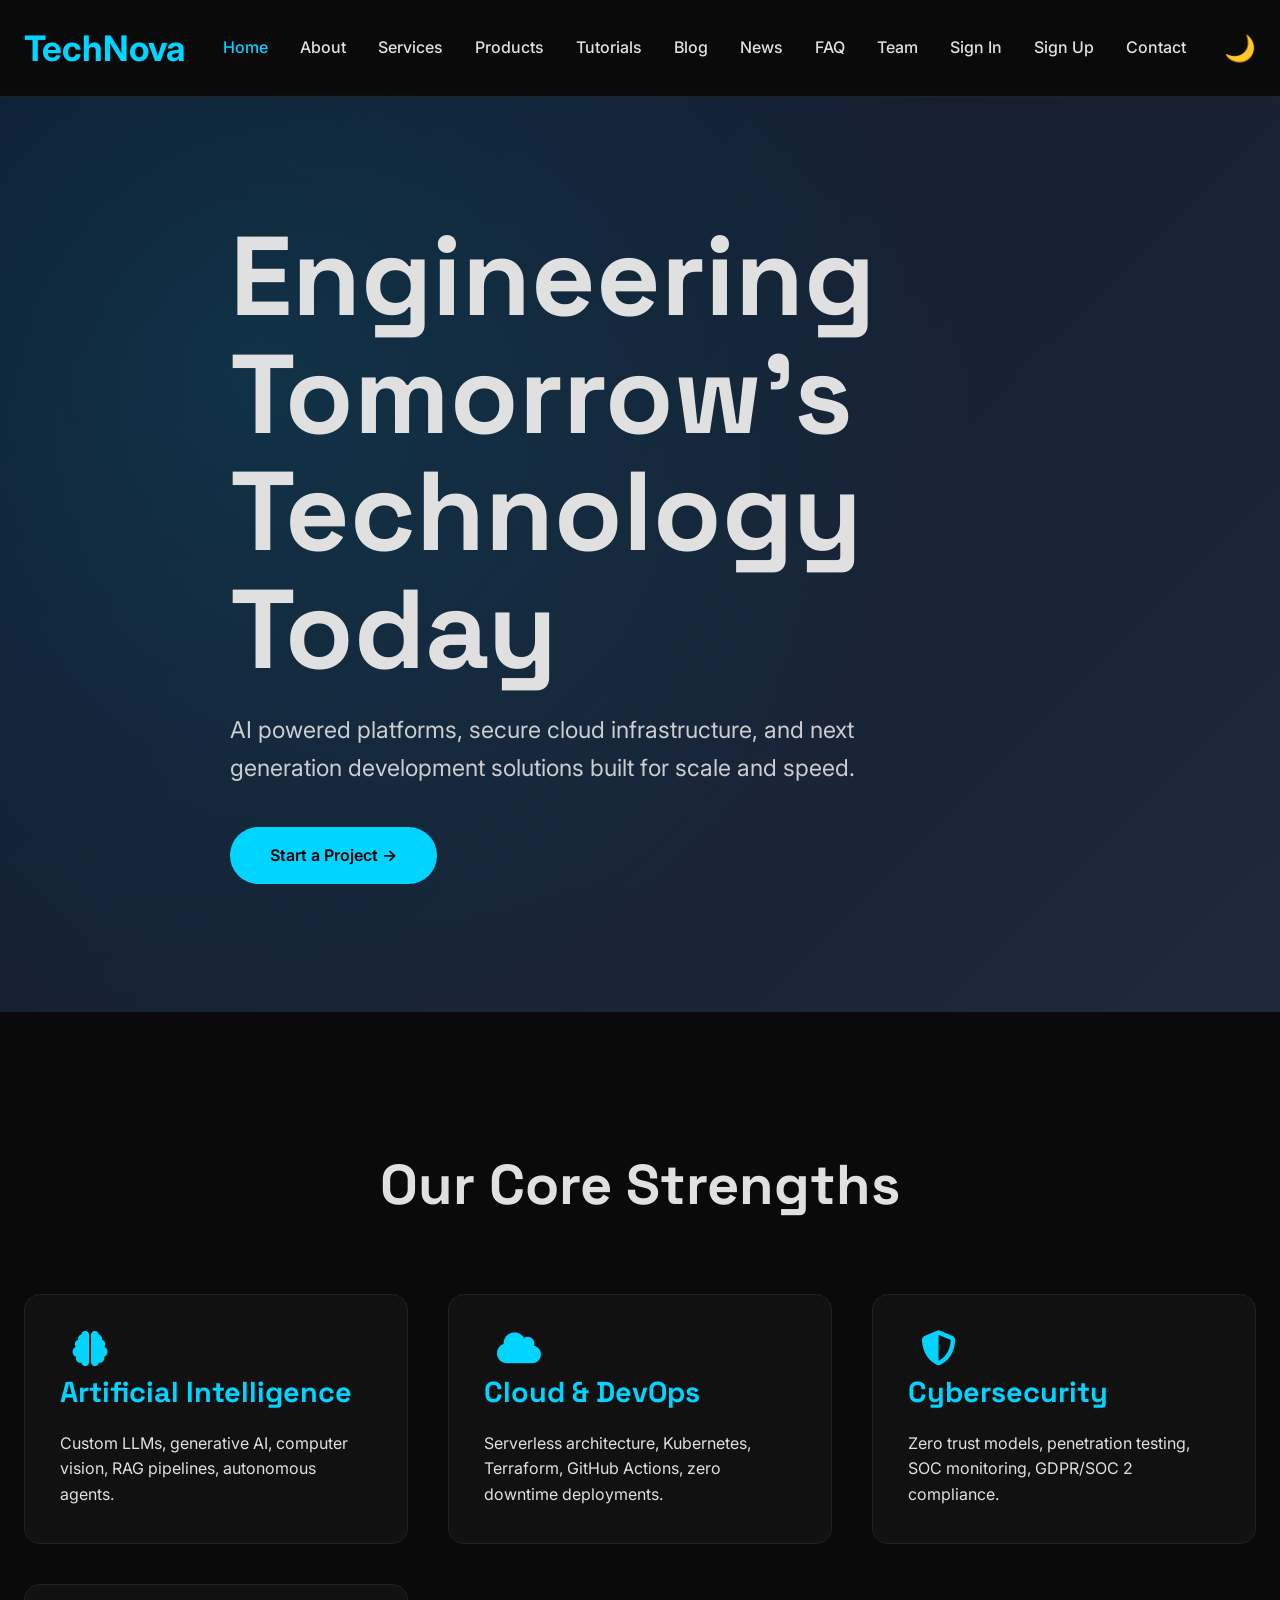
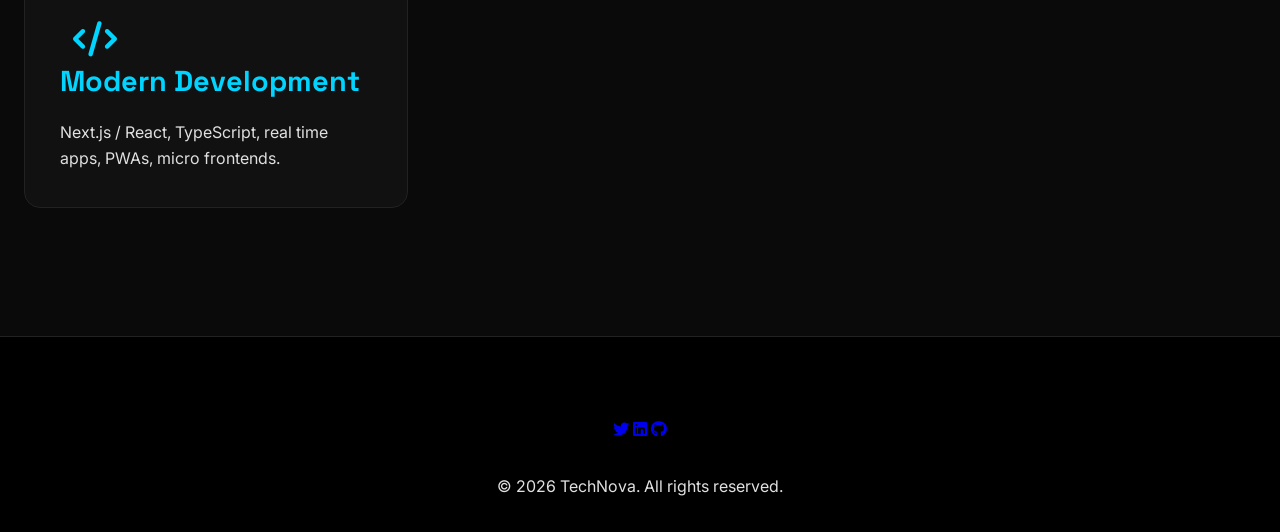
==== index.html @ eadb34e0 "Add files via upload" ====
<!DOCTYPE html>
<html lang="en">
<head>
  <meta charset="UTF-8" />
  <meta name="viewport" content="width=device-width, initial-scale=1.0"/>
  <title>TechNova – Intelligent Technology Solutions</title>
  <meta name="description" content="AI, Cloud, Cybersecurity and Modern Software Development"/>
  <link rel="preconnect" href="https://fonts.googleapis.com">
  <link rel="preconnect" href="https://fonts.gstatic.com" crossorigin>
  <link href="https://fonts.googleapis.com/css2?family=Inter:wght@300;400;500;600;700&family=Space+Grotesk:wght@500;600;700&display=swap" rel="stylesheet">
  <link rel="stylesheet" href="https://cdnjs.cloudflare.com/ajax/libs/font-awesome/6.5.0/css/all.min.css">
  <link href="https://unpkg.com/aos@2.3.1/dist/aos.css" rel="stylesheet">
  <link rel="stylesheet" href="style.css">
</head>
<body>

  <header>
  <div class="container">
    <nav style="display: flex; justify-content: space-between; align-items: center; padding: 1.25rem 0;">
      
      <!-- Left corner: TechNova logo -->
      <a href="index.html" class="logo" style="font-size: 2.2rem; font-weight: 700; color: var(--accent); text-decoration: none;">
        TechNova
      </a>

      <!-- Center: Navigation links (spaced evenly) -->
      <div class="nav-links" style="display: flex; align-items: center; gap: 2rem; flex-wrap: wrap; justify-content: center;">
        <a href="index.html">Home</a>
        <a href="about.html">About</a>
        <a href="services.html">Services</a>
        <a href="products.html">Products</a>
        <a href="tutorials.html">Tutorials</a>
        <a href="blog.html">Blog</a>
        <a href="news.html">News</a>
        <a href="faq.html">FAQ</a>
        <a href="team.html">Team</a>
        <a href="signin.html">Sign In</a>
        <a href="signup.html">Sign Up</a>
        <a href="contact.html">Contact</a>
      </div>

      <!-- Right corner: Theme toggle (moon icon) -->
      <button class="theme-toggle" style="background: none; border: none; font-size: 1.6rem; cursor: pointer; color: var(--text);">
        🌙
      </button>

      <!-- Hamburger menu (only visible on mobile) -->
      <div class="hamburger">
        <span></span>
        <span></span>
        <span></span>
      </div>
    </nav>
  </div>
</header>

  <main>
    <section class="hero" data-aos="fade-up">
      <div class="container">
        <div class="hero-content">
          <h1 class="hero-title">Engineering Tomorrow's Technology Today</h1>
          <p class="hero-subtitle">AI powered platforms, secure cloud infrastructure, and next generation development solutions built for scale and speed.</p>
          <a href="contact.html" class="btn">Start a Project →</a>
        </div>
      </div>
    </section>

    <section id="features">
      <div class="container">
        <h2 data-aos="fade-up">Our Core Strengths</h2>
        <div class="grid">
          <div class="card" data-aos="fade-up" data-aos-delay="100">
            <i class="fas fa-brain fa-icon"></i>
            <h3>Artificial Intelligence</h3>
            <p>Custom LLMs, generative AI, computer vision, RAG pipelines, autonomous agents.</p>
          </div>
          <div class="card" data-aos="fade-up" data-aos-delay="200">
            <i class="fas fa-cloud fa-icon"></i>
            <h3>Cloud & DevOps</h3>
            <p>Serverless architecture, Kubernetes, Terraform, GitHub Actions, zero downtime deployments.</p>
          </div>
          <div class="card" data-aos="fade-up" data-aos-delay="300">
            <i class="fas fa-shield-alt fa-icon"></i>
            <h3>Cybersecurity</h3>
            <p>Zero trust models, penetration testing, SOC monitoring, GDPR/SOC 2 compliance.</p>
          </div>
          <div class="card" data-aos="fade-up" data-aos-delay="400">
            <i class="fas fa-code fa-icon"></i>
            <h3>Modern Development</h3>
            <p>Next.js / React, TypeScript, real time apps, PWAs, micro frontends.</p>
          </div>
        </div>
      </div>
    </section>
  </main>

  <footer>
  <div class="container">
    <div style="margin-bottom: 2rem;">
      <a href="https://x.com/keyani_302" class="fa icon" target="_blank" rel="noopener noreferrer" aria-label="Follow on X (Twitter)">
        <i class="fab fa-twitter"></i>
      </a>
      <a href="https://www.linkedin.com/in/muneeb-iftikhar-cs/" class="fa icon" target="_blank" rel="noopener noreferrer" aria-label="Connect on LinkedIn">
        <i class="fab fa-linkedin"></i>
      </a>
      <a href="https://github.com/Muneeb-software" class="fa icon" target="_blank" rel="noopener noreferrer" aria-label="View on GitHub">
        <i class="fab fa-github"></i>
      </a>
    </div>
    <p>© 2026 TechNova. All rights reserved.</p>
  </div>
</footer>

  <script src="https://unpkg.com/aos@2.3.1/dist/aos.js"></script>
  <script>
    AOS.init({ duration: 800, once: true });
  </script>
  <script src="script.js"></script>
</body>
</html>
---- style.css ----
:root {
  --bg: #0a0a0a;
  --text: #e0e0e0;
  --accent: #00d4ff;
  --accent-dark: #0099cc;
  --card: #111111;
  --border: #222222;
  --gray: #888888;
}

[data-theme="light"] {
  --bg: #f8f9fa;
  --text: #1a1a1a;
  --accent: #0066cc;
  --card: #ffffff;
  --border: #dddddd;
  --gray: #555555;
}

* {
  margin: 0;
  padding: 0;
  box-sizing: border-box;
}

body {
  font-family: 'Inter', system-ui, -apple-system, sans-serif;
  background: var(--bg);
  color: var(--text);
  line-height: 1.6;
  min-height: 100vh;
}

h1, h2, h3 {
  font-family: 'Space Grotesk', sans-serif;
  font-weight: 700;
}

.container {
  max-width: 1280px;
  margin: 0 auto;
  padding: 0 1.5rem;
}

header {
  position: fixed;
  top: 0;
  left: 0;
  right: 0;
  z-index: 100;
  background: rgba(10, 10, 10, 0.9);
  backdrop-filter: blur(10px);
  border-bottom: 1px solid var(--border);
}

nav {
  display: flex;
  justify-content: space-between;
  align-items: center;
  padding: 1.25rem 0;
}

.logo {
  font-size: 1.7rem;
  font-weight: 700;
  color: var(--accent);
  text-decoration: none;
}

.nav-links {
  display: flex;
  align-items: center;
  gap: 2.2rem;
}

.nav-links a {
  color: var(--text);
  text-decoration: none;
  font-weight: 500;
  transition: color 0.3s;
}

.nav-links a:hover,
.nav-links a.active {
  color: var(--accent);
}

.theme-toggle {
  background: none;
  border: none;
  font-size: 1.4rem;
  cursor: pointer;
  color: var(--text);
}

.hamburger {
  display: none;
  flex-direction: column;
  gap: 5px;
  cursor: pointer;
}

.hamburger span {
  width: 28px;
  height: 3px;
  background: var(--text);
  transition: all 0.3s;
}

.hamburger.active span:nth-child(1) {
  transform: rotate(45deg) translate(5px, 5px);
}

.hamburger.active span:nth-child(2) {
  opacity: 0;
}

.hamburger.active span:nth-child(3) {
  transform: rotate(-45deg) translate(7px, -6px);
}

main {
  padding-top: 90px;
}

.hero {
  min-height: 90vh;
  display: flex;
  align-items: center;
  background: linear-gradient(135deg, #0f172a 0%, #1e293b 100%);
  position: relative;
}

.hero::before {
  content: '';
  position: absolute;
  inset: 0;
  background: radial-gradient(circle at 20% 30%, rgba(0,212,255,0.12) 0%, transparent 60%);
}

.hero-content {
  position: relative;
  z-index: 2;
  max-width: 820px;
}

.hero-title {
  font-size: clamp(3.8rem, 9vw, 7rem);
  line-height: 1.05;
  margin-bottom: 1.5rem;
}

.hero-subtitle {
  font-size: 1.45rem;
  max-width: 640px;
  opacity: 0.9;
  margin-bottom: 2.5rem;
}

.btn {
  display: inline-block;
  padding: 1rem 2.5rem;
  background: var(--accent);
  color: #000;
  font-weight: 600;
  border-radius: 50px;
  text-decoration: none;
  transition: all 0.3s ease;
}

.btn:hover {
  background: var(--accent-dark);
  transform: translateY(-4px);
  box-shadow: 0 15px 30px rgba(0, 212, 255, 0.2);
}

section {
  padding: 8rem 0;
}

h2 {
  font-size: 3.5rem;
  text-align: center;
  margin-bottom: 4rem;
}

.grid {
  display: grid;
  grid-template-columns: repeat(auto-fit, minmax(320px, 1fr));
  gap: 2.5rem;
}

.card {
  background: var(--card);
  border: 1px solid var(--border);
  border-radius: 1rem;
  padding: 2.2rem;
  transition: all 0.4s ease;
}

.card:hover {
  transform: translateY(-12px);
  box-shadow: 0 25px 50px -12px rgba(0, 212, 255, 0.18);
}

.card h3 {
  font-size: 1.8rem;
  margin-bottom: 1rem;
  color: var(--accent);
}

.card img {
  width: 100%;
  height: 180px;
  object-fit: cover;
  border-radius: 0.8rem;
  margin-bottom: 1.2rem;
}

footer {
  background: #000;
  padding: 5rem 0 2rem;
  text-align: center;
  border-top: 1px solid var(--border);
}

.fa-icon {
  font-size: 2.2rem;
  margin: 0 0.8rem;
  color: var(--accent);
  transition: transform 0.3s;
}

.fa-icon:hover {
  transform: scale(1.2);
}


@media (max-width: 900px) {
  .nav-links {
    position: fixed;
    top: 80px;
    left: 0;
    right: 0;
    flex-direction: column;
    background: rgba(10,10,10,0.98);
    padding: 2rem 0;
    gap: 2rem;
    transform: translateY(-150%);
    transition: transform 0.4s ease;
    z-index: 99;
  }

  .nav-links.active {
    transform: translateY(0);
  }

  .hamburger {
    display: flex;
  }

  .nav-links a {
    font-size: 1.3rem;
    padding: 0.8rem 2rem;
  }
}
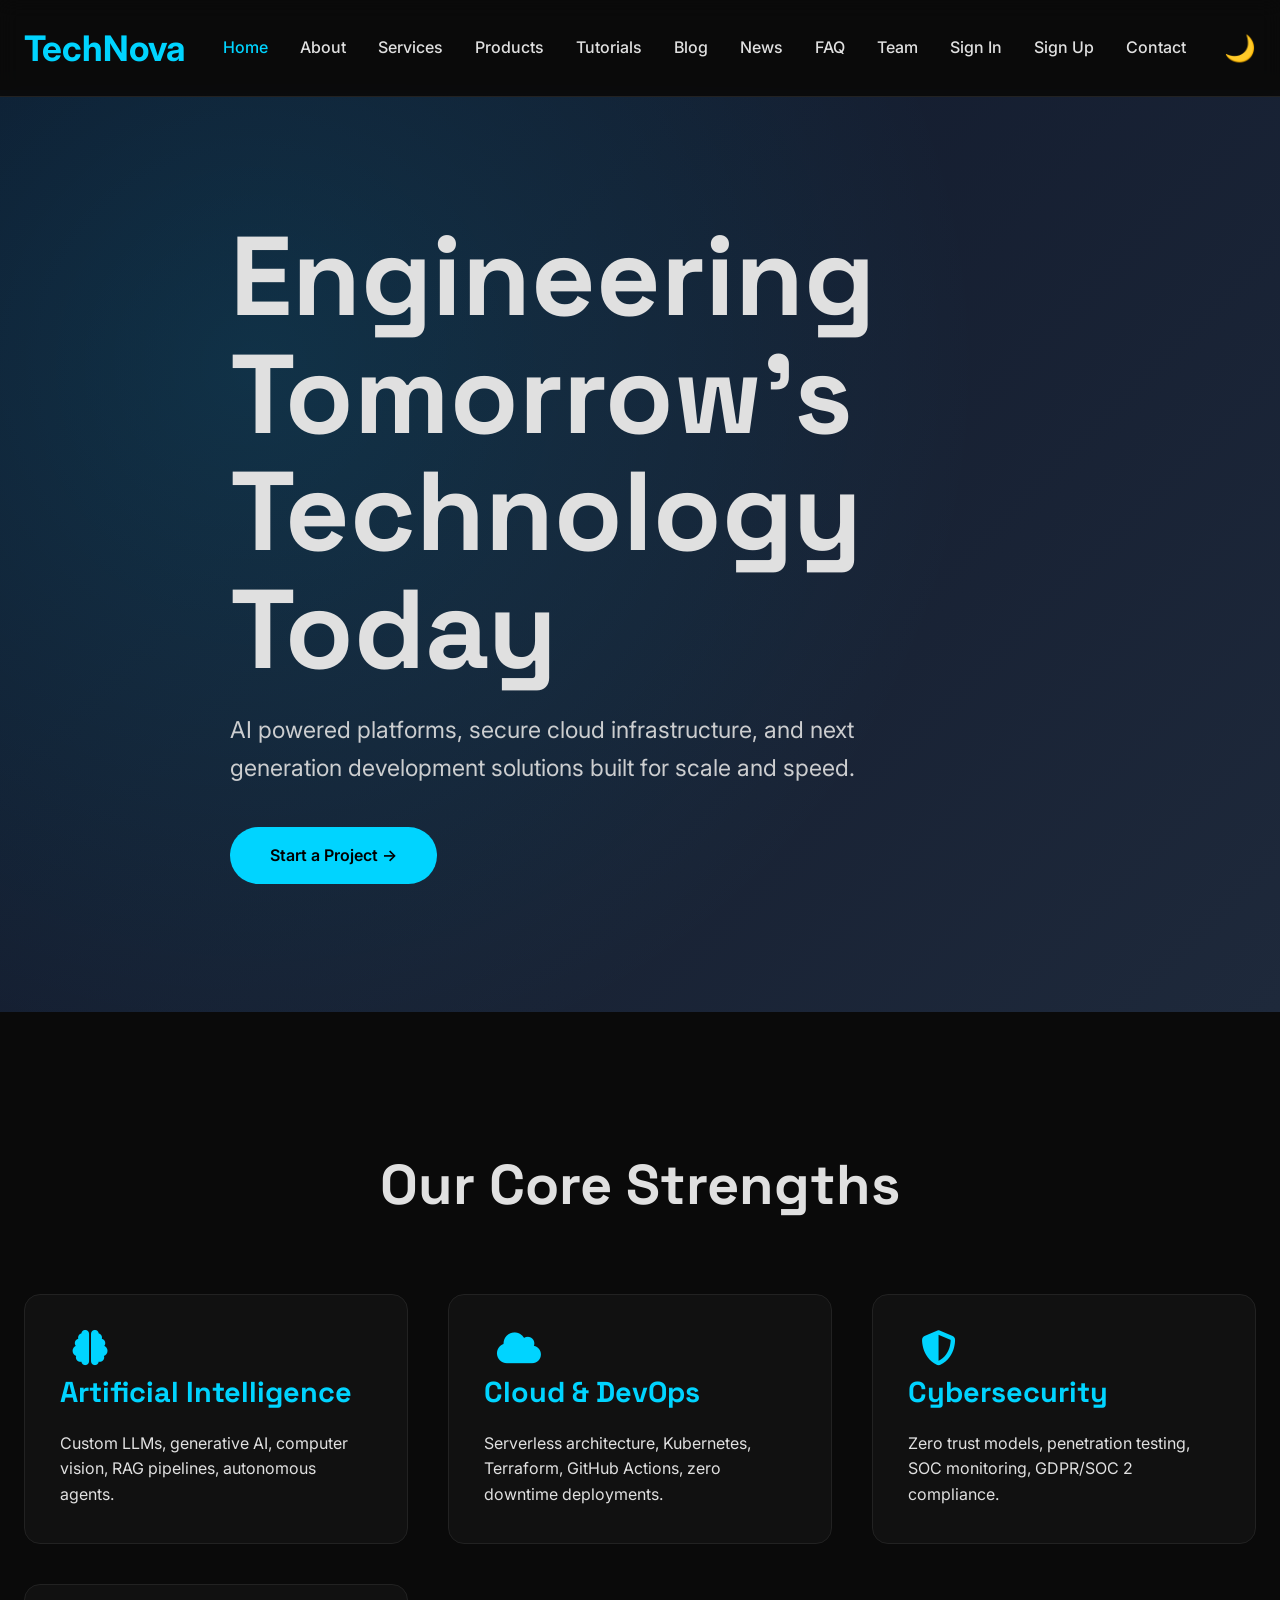
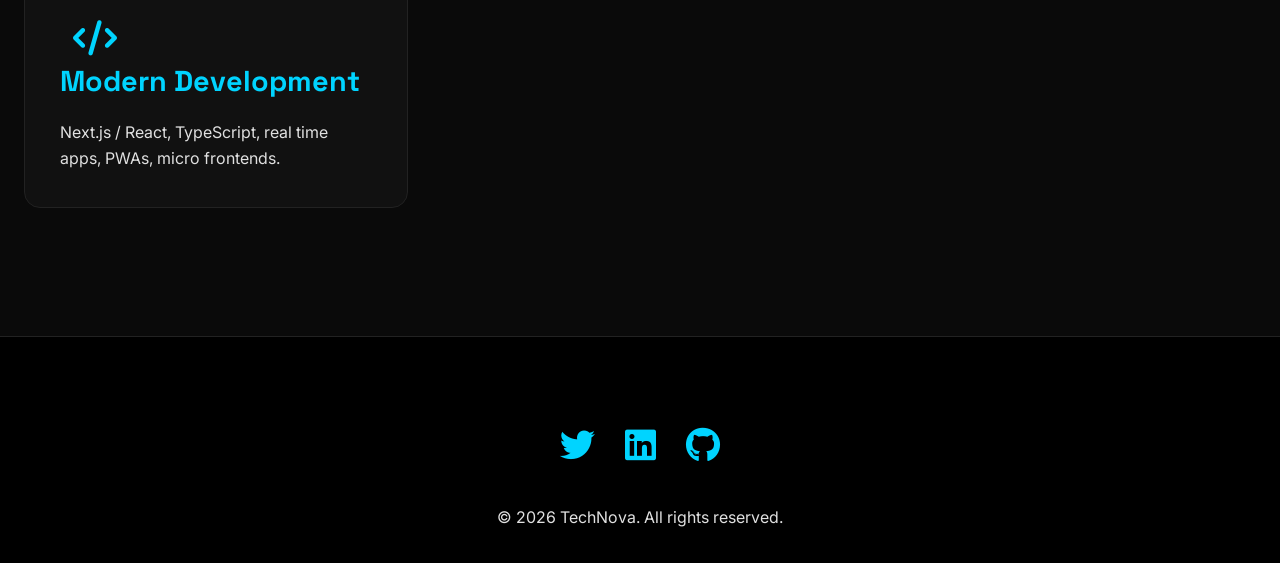
==== commit 465f6b43: "index.html" ====
--- a/index.html
+++ b/index.html
@@ -94,22 +94,16 @@
     </section>
   </main>
 
-  <footer>
-  <div class="container">
-    <div style="margin-bottom: 2rem;">
-      <a href="https://x.com/keyani_302" class="fa icon" target="_blank" rel="noopener noreferrer" aria-label="Follow on X (Twitter)">
-        <i class="fab fa-twitter"></i>
-      </a>
-      <a href="https://www.linkedin.com/in/muneeb-iftikhar-cs/" class="fa icon" target="_blank" rel="noopener noreferrer" aria-label="Connect on LinkedIn">
-        <i class="fab fa-linkedin"></i>
-      </a>
-      <a href="https://github.com/Muneeb-software" class="fa icon" target="_blank" rel="noopener noreferrer" aria-label="View on GitHub">
-        <i class="fab fa-github"></i>
-      </a>
+ <footer>
+    <div class="container">
+      <div style="margin-bottom: 2rem;">
+        <a href="https://x.com/keyani_302" class="fa-icon" target="_blank" rel="noopener noreferrer"><i class="fab fa-twitter"></i></a>
+        <a href="https://www.linkedin.com/in/muneeb-iftikhar-cs/" class="fa-icon" target="_blank" rel="noopener noreferrer"><i class="fab fa-linkedin"></i></a>
+        <a href="https://github.com/Muneeb-software" class="fa-icon" target="_blank" rel="noopener noreferrer"><i class="fab fa-github"></i></a>
+      </div>
+      <p>© 2026 TechNova. All rights reserved.</p>
     </div>
-    <p>© 2026 TechNova. All rights reserved.</p>
-  </div>
-</footer>
+  </footer>
 
   <script src="https://unpkg.com/aos@2.3.1/dist/aos.js"></script>
   <script>
@@ -117,4 +111,4 @@
   </script>
   <script src="script.js"></script>
 </body>
-</html>+</html>
--- a/style.css
+++ b/style.css
@@ -1,4 +1,3 @@
-
 :root {
   --bg: #0a0a0a;
   --text: #e0e0e0;
@@ -30,6 +29,12 @@
   color: var(--text);
   line-height: 1.6;
   min-height: 100vh;
+  transition: background 0.3s, color 0.3s;
+}
+
+/* Lock body scroll when mobile menu open */
+body.menu-open {
+  overflow: hidden;
 }
 
 h1, h2, h3 {
@@ -236,32 +241,46 @@
   transform: scale(1.2);
 }
 
-
+/* ──────────────────────────────────────────────
+   MOBILE MENU FIX - FULL SCREEN + SCROLLABLE
+──────────────────────────────────────────────── */
 @media (max-width: 900px) {
-  .nav-links {
-    position: fixed;
-    top: 80px;
-    left: 0;
-    right: 0;
-    flex-direction: column;
-    background: rgba(10,10,10,0.98);
-    padding: 2rem 0;
-    gap: 2rem;
-    transform: translateY(-150%);
-    transition: transform 0.4s ease;
-    z-index: 99;
-  }
-
-  .nav-links.active {
-    transform: translateY(0);
-  }
-
   .hamburger {
     display: flex;
   }
 
+  .nav-links {
+    display: none;
+    position: fixed;
+    inset: 0 0 0 0; /* full screen */
+    top: 80px; /* below header */
+    background: rgba(10, 10, 10, 0.98);
+    flex-direction: column;
+    align-items: center;
+    justify-content: flex-start;
+    gap: 2.5rem;
+    padding: 6rem 2rem 4rem; /* more top padding for breathing room */
+    overflow-y: auto; /* enables scrolling inside menu */
+    -webkit-overflow-scrolling: touch; /* smooth scrolling on iOS */
+    transform: translateY(-100%);
+    transition: transform 0.4s ease;
+    z-index: 999;
+  }
+
+  .nav-links.active {
+    display: flex;
+    transform: translateY(0);
+  }
+
   .nav-links a {
-    font-size: 1.3rem;
-    padding: 0.8rem 2rem;
-  }
-}
+    font-size: 1.5rem;
+    padding: 1rem 3rem;
+    width: 100%;
+    text-align: center;
+    border-bottom: 1px solid var(--border);
+  }
+
+  .nav-links a:last-child {
+    border-bottom: none;
+  }
+}
